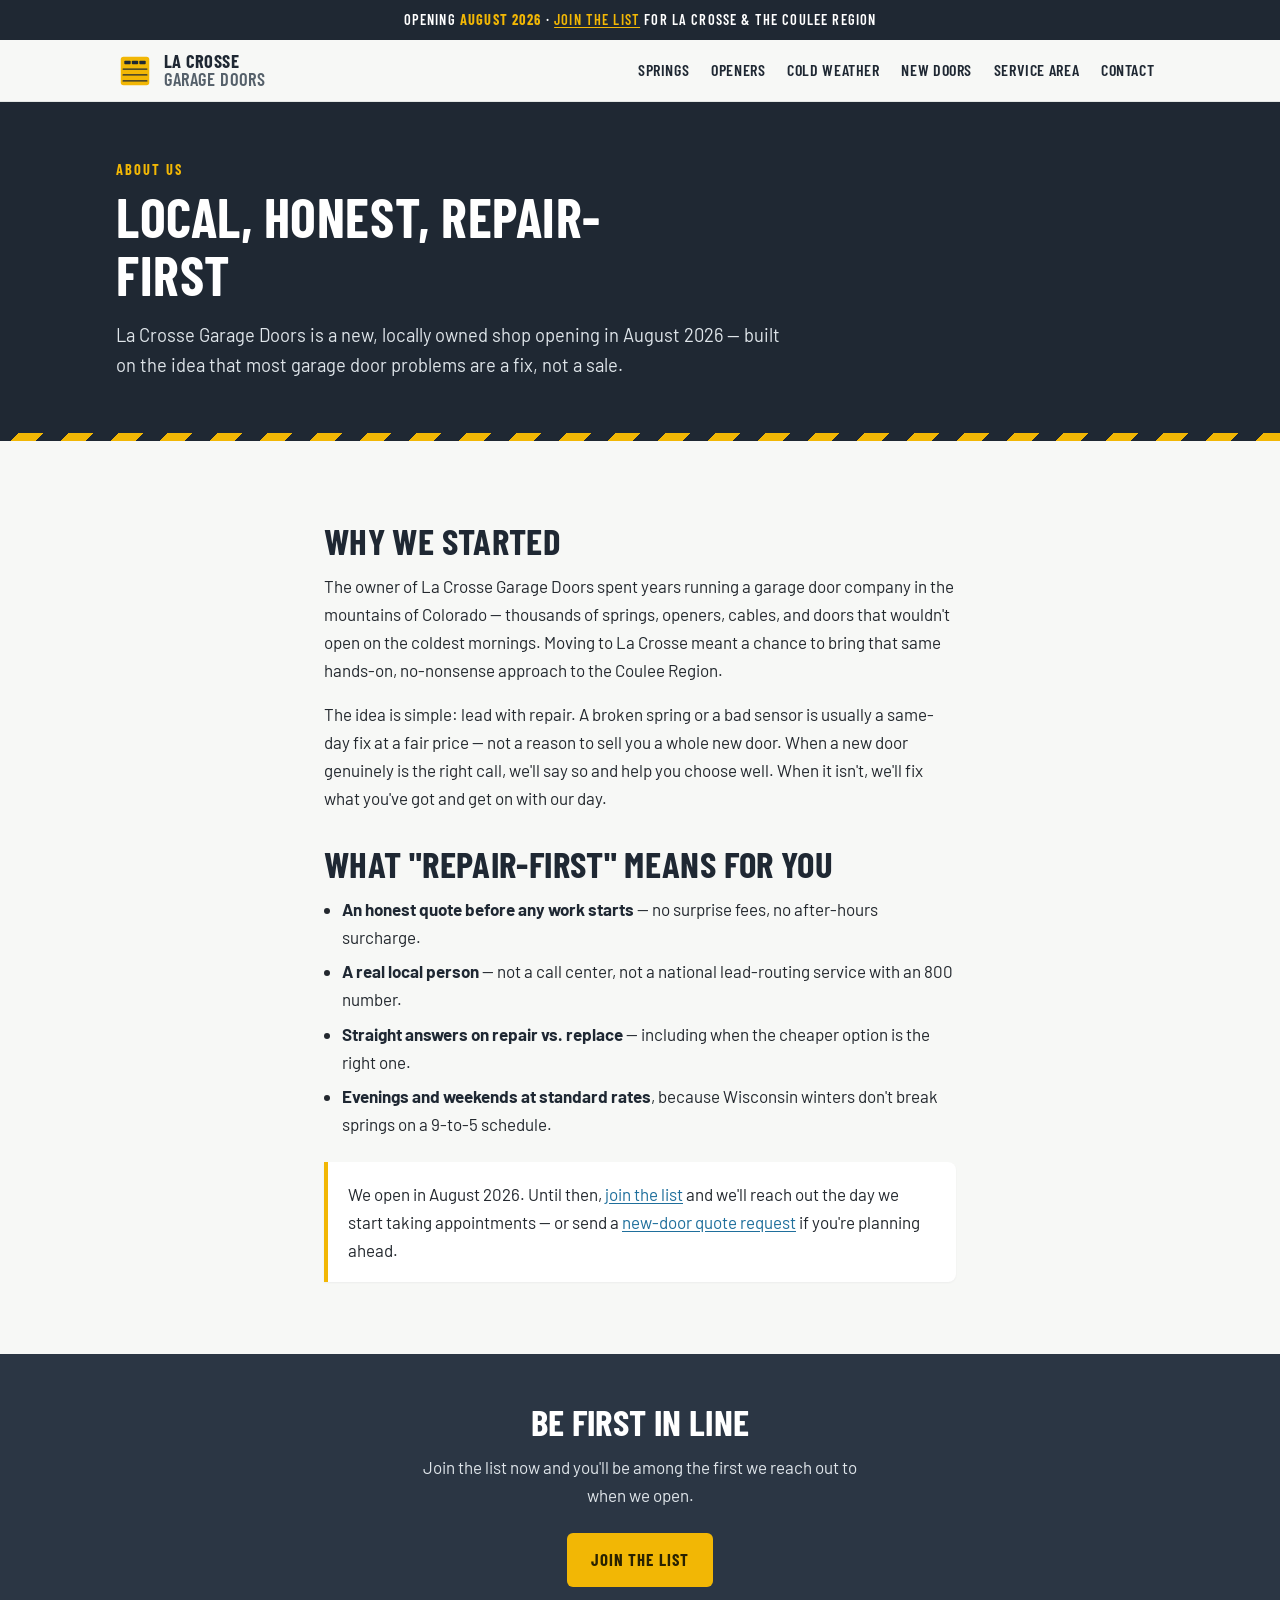
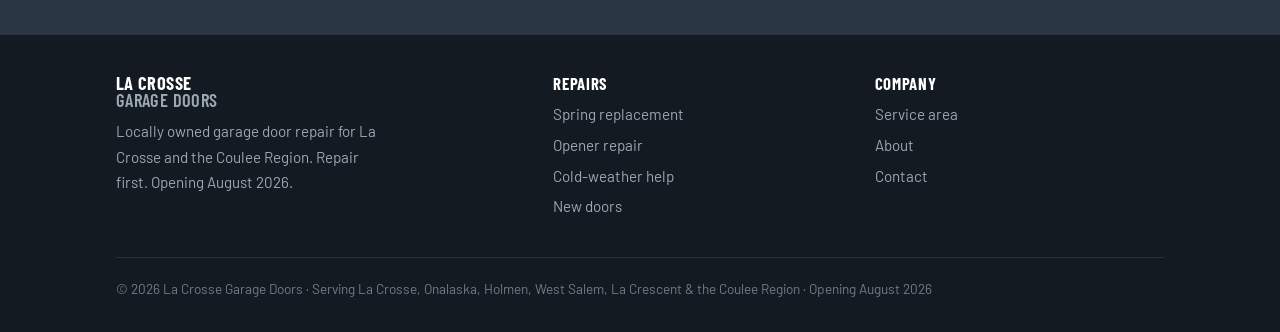
==== about.html @ f6f885b7 "Add files via upload added pages and styles" ====
<!DOCTYPE html>
<html lang="en">
<head>
  <meta charset="UTF-8">
  <meta name="viewport" content="width=device-width, initial-scale=1.0">
  <title>About | Locally Owned Garage Door Repair in La Crosse | La Crosse Garage Doors</title>
  <meta name="description" content="La Crosse Garage Doors is a locally owned, repair-first garage door company opening in La Crosse in August 2026 — run by an owner with years of hands-on garage door experience.">
  <link rel="canonical" href="https://lacrossegaragedoors.com/about.html">
  <link rel="icon" href="favicon.svg" type="image/svg+xml">
  <link rel="stylesheet" href="style.css">

  <meta property="og:type" content="website">
  <meta property="og:title" content="About La Crosse Garage Doors">
  <meta property="og:description" content="Locally owned, repair-first garage door company opening in La Crosse, August 2026.">
  <meta property="og:url" content="https://lacrossegaragedoors.com/about.html">

  <link rel="preconnect" href="https://fonts.googleapis.com">
  <link rel="preconnect" href="https://fonts.gstatic.com" crossorigin>
  <link href="https://fonts.googleapis.com/css2?family=Barlow+Condensed:wght@600;700&family=Barlow:wght@400;500;600&display=swap" rel="stylesheet">
</head>
<body>

  <div class="ribbon">Opening <strong>August 2026</strong> &middot; <a href="index.html#notify">Join the list</a> for La Crosse &amp; the Coulee Region</div>

  <header class="site-header">
    <div class="wrap">
      <a class="brand" href="index.html" aria-label="La Crosse Garage Doors home">
        <svg viewBox="0 0 48 48" aria-hidden="true"><rect x="6" y="6" width="36" height="36" rx="3.5" fill="#f2b705"/><g fill="#1f2833"><rect x="10.5" y="11" width="8" height="4.5" rx="1"/><rect x="20" y="11" width="8" height="4.5" rx="1"/><rect x="29.5" y="11" width="8" height="4.5" rx="1"/></g><g stroke="#1f2833" stroke-width="1.6" stroke-linecap="round"><line x1="9" y1="21.5" x2="39" y2="21.5"/><line x1="9" y1="29" x2="39" y2="29"/><line x1="9" y1="36.5" x2="39" y2="36.5"/></g></svg>
        <span class="brand-name"><span class="lc">La Crosse</span><span class="gd">Garage Doors</span></span>
      </a>
      <nav class="site-nav" aria-label="Primary">
        <a href="garage-door-spring-replacement-la-crosse.html">Springs</a>
        <a href="garage-door-opener-repair-la-crosse.html">Openers</a>
        <a href="garage-door-wont-open-cold-weather.html">Cold Weather</a>
        <a href="garage-door-installation-la-crosse.html">New Doors</a>
        <a href="service-area.html">Service Area</a>
        <a href="contact.html">Contact</a>
      </nav>
    </div>
  </header>

  <main>
    <section class="page-hero">
      <div class="wrap">
        <p class="eyebrow">About us</p>
        <h1>Local, Honest, Repair-First</h1>
        <p class="lede">La Crosse Garage Doors is a new, locally owned shop opening in August 2026 — built on the idea that most garage door problems are a fix, not a sale.</p>
      </div>
    </section>

    <section>
      <div class="wrap prose">
        <!-- TODO: add owner name + a real photo here. A face and a name are the
             single biggest trust signals on an About page — the thing the
             spam competitors can't fake. Replace the bracketed bits below. -->
        <h2>Why we started</h2>
        <p>The owner of La Crosse Garage Doors spent years running a garage door company in the mountains of Colorado — thousands of springs, openers, cables, and doors that wouldn't open on the coldest mornings. Moving to La Crosse meant a chance to bring that same hands-on, no-nonsense approach to the Coulee Region.</p>
        <p>The idea is simple: lead with repair. A broken spring or a bad sensor is usually a same-day fix at a fair price — not a reason to sell you a whole new door. When a new door genuinely is the right call, we'll say so and help you choose well. When it isn't, we'll fix what you've got and get on with our day.</p>

        <h2>What "repair-first" means for you</h2>
        <ul>
          <li><strong>An honest quote before any work starts</strong> — no surprise fees, no after-hours surcharge.</li>
          <li><strong>A real local person</strong> — not a call center, not a national lead-routing service with an 800 number.</li>
          <li><strong>Straight answers on repair vs. replace</strong> — including when the cheaper option is the right one.</li>
          <li><strong>Evenings and weekends at standard rates</strong>, because Wisconsin winters don't break springs on a 9-to-5 schedule.</li>
        </ul>

        <div class="callout">
          <p>We open in August 2026. Until then, <a href="index.html#notify">join the list</a> and we'll reach out the day we start taking appointments — or send a <a href="garage-door-installation-la-crosse.html">new-door quote request</a> if you're planning ahead.</p>
        </div>
      </div>
    </section>

    <section class="cta-band">
      <div class="wrap">
        <h2>Be first in line</h2>
        <p>Join the list now and you'll be among the first we reach out to when we open.</p>
        <a class="btn btn-primary" href="index.html#notify">Join the list</a>
      </div>
    </section>
  </main>

  <footer class="site-footer">
    <div class="wrap">
      <div class="foot-grid">
        <div>
          <span class="brand-name"><span class="lc">La Crosse</span><span class="gd">Garage Doors</span></span>
          <p style="margin-top:0.6rem;max-width:30ch;">Locally owned garage door repair for La Crosse and the Coulee Region. Repair first. Opening August 2026.</p>
        </div>
        <div>
          <h4>Repairs</h4>
          <ul>
            <li><a href="garage-door-spring-replacement-la-crosse.html">Spring replacement</a></li>
            <li><a href="garage-door-opener-repair-la-crosse.html">Opener repair</a></li>
            <li><a href="garage-door-wont-open-cold-weather.html">Cold-weather help</a></li>
            <li><a href="garage-door-installation-la-crosse.html">New doors</a></li>
          </ul>
        </div>
        <div>
          <h4>Company</h4>
          <ul>
            <li><a href="service-area.html">Service area</a></li>
            <li><a href="about.html">About</a></li>
            <li><a href="contact.html">Contact</a></li>
          </ul>
        </div>
      </div>
      <p class="foot-note">&copy; 2026 La Crosse Garage Doors &middot; Serving La Crosse, Onalaska, Holmen, West Salem, La Crescent &amp; the Coulee Region &middot; Opening August 2026</p>
    </div>
  </footer>

</body>
</html>
---- style.css ----
/* ============================================================
   La Crosse Garage Doors — shared site styles
   Palette + type extend the existing homepage identity:
   steel + shop-yellow, Barlow Condensed display / Barlow body.
   Linked by every page: <link rel="stylesheet" href="style.css">
   ============================================================ */

:root {
  --steel: #1f2833;
  --panel: #2b3644;
  --paper: #f7f8f6;
  --galvanized: #9aa7b4;
  --ink: #23282e;
  --muted: #55606a;
  --line: #e2e6e3;
  --accent: #f2b705;
  --accent-hover: #d99f00;
  --accent-ink: #2a2200;
  --max: 68rem;
  --measure: 42rem;
}

* { margin: 0; padding: 0; box-sizing: border-box; }
html { scroll-behavior: smooth; }
body {
  font-family: 'Barlow', system-ui, -apple-system, sans-serif;
  color: var(--ink);
  background: var(--paper);
  line-height: 1.65;
  font-size: 1.0625rem;
  -webkit-font-smoothing: antialiased;
}
h1, h2, h3, h4 {
  font-family: 'Barlow Condensed', 'Barlow', sans-serif;
  line-height: 1.06;
  text-transform: uppercase;
  letter-spacing: 0.01em;
  color: var(--steel);
}
a { color: inherit; }
img { max-width: 100%; display: block; }
.wrap { max-width: var(--max); margin: 0 auto; padding: 0 1.25rem; }

/* ---------- Opening ribbon ---------- */
.ribbon {
  background: var(--steel);
  color: #fff;
  font-family: 'Barlow Condensed', sans-serif;
  text-transform: uppercase;
  letter-spacing: 0.08em;
  font-size: 0.9rem;
  font-weight: 600;
  text-align: center;
  padding: 0.5rem 1rem;
}
.ribbon strong { color: var(--accent); font-weight: 700; }
.ribbon a { color: var(--accent); text-decoration: underline; text-underline-offset: 2px; }

/* ---------- Header + nav ---------- */
.site-header {
  background: var(--paper);
  border-bottom: 1px solid var(--line);
  position: sticky; top: 0; z-index: 100;
}
.site-header .wrap {
  display: flex; align-items: center; justify-content: space-between;
  gap: 1rem; padding-top: 0.7rem; padding-bottom: 0.7rem;
}
.brand { display: inline-flex; align-items: center; gap: 0.6rem; text-decoration: none; }
.brand svg { width: 38px; height: 38px; flex-shrink: 0; }
.brand-name {
  font-family: 'Barlow Condensed', sans-serif;
  font-weight: 700; text-transform: uppercase; line-height: 0.95;
  color: var(--steel); font-size: 1.15rem; letter-spacing: 0.02em;
}
.brand-name .lc { display: block; }
.brand-name .gd { display: block; color: var(--muted); font-weight: 600; }

.site-nav { display: flex; align-items: center; gap: 0.15rem; flex-wrap: wrap; }
.site-nav a {
  font-family: 'Barlow Condensed', sans-serif;
  text-transform: uppercase; letter-spacing: 0.04em;
  font-size: 1rem; font-weight: 600; color: var(--steel);
  text-decoration: none; padding: 0.4rem 0.6rem; border-radius: 4px;
  transition: background 0.15s, color 0.15s;
}
.site-nav a:hover { background: rgba(31,40,51,0.06); }
.site-nav a[aria-current="page"] { color: var(--accent-ink); background: var(--accent); }

/* ---------- Buttons ---------- */
.btn {
  display: inline-block; font-family: 'Barlow Condensed', sans-serif;
  font-weight: 700; text-transform: uppercase; letter-spacing: 0.06em;
  font-size: 1.05rem; text-decoration: none; cursor: pointer;
  padding: 0.7rem 1.4rem; border-radius: 6px; border: 2px solid transparent;
  transition: background 0.2s, filter 0.2s, border-color 0.2s;
}
.btn-primary { background: var(--accent); color: var(--accent-ink); }
.btn-primary:hover { filter: brightness(0.95); }
.btn-ghost { background: transparent; color: #fff; border-color: rgba(255,255,255,0.5); }
.btn-ghost:hover { border-color: #fff; }
.btn-dark { background: var(--steel); color: #fff; }
.btn-dark:hover { background: #14202b; }

/* ---------- Page hero (interior pages) ---------- */
.page-hero {
  background: var(--steel); color: #fff; position: relative; overflow: hidden;
  padding: 3.5rem 0 3.75rem;
}
.page-hero::after {
  content: ""; position: absolute; left: 0; right: 0; bottom: 0; height: 0.5rem;
  background: repeating-linear-gradient(-45deg, var(--accent) 0 1.1rem, var(--steel) 1.1rem 2.2rem);
}
.page-hero .eyebrow { color: var(--accent); }
.page-hero h1 {
  color: #fff; font-size: clamp(2.1rem, 5.5vw, 3.4rem); font-weight: 700;
  max-width: 20ch; margin-top: 0.4rem;
}
.page-hero .lede {
  margin-top: 1rem; max-width: var(--measure); font-size: 1.15rem; color: #dfe5ea;
}
.page-hero .lede strong { color: #fff; }

/* ---------- Eyebrow label ---------- */
.eyebrow {
  font-family: 'Barlow Condensed', sans-serif; font-weight: 700;
  text-transform: uppercase; letter-spacing: 0.14em; font-size: 0.9rem;
  color: #8a6d00;
}

/* ---------- Content sections ---------- */
section { padding: 3rem 0; }
section.tight { padding: 2rem 0; }
.prose { max-width: var(--measure); }
.prose h2 { font-size: clamp(1.7rem, 4vw, 2.3rem); margin: 2rem 0 0.75rem; }
.prose h3 { font-size: 1.35rem; margin: 1.5rem 0 0.5rem; }
.prose p { margin-bottom: 1rem; }
.prose ul { margin: 0 0 1rem 1.1rem; }
.prose li { margin-bottom: 0.4rem; }
.prose strong { color: var(--steel); }
.prose a { color: #1f6f9c; text-underline-offset: 2px; }

/* ---------- Callout ---------- */
.callout {
  border-left: 4px solid var(--accent); background: #fff;
  border-radius: 0 8px 8px 0; padding: 1.1rem 1.25rem; margin: 1.5rem 0;
  box-shadow: 0 1px 2px rgba(31,40,51,0.05);
}
.callout.warn { border-left-color: #c0392b; }
.callout p:last-child { margin-bottom: 0; }

/* ---------- Service cards ---------- */
.cards { display: grid; grid-template-columns: repeat(3, 1fr); gap: 1.1rem; margin-top: 1.5rem; }
.card {
  background: #fff; border: 1px solid var(--line); border-top: 4px solid var(--accent);
  padding: 1.3rem 1.2rem 1.4rem; border-radius: 0 0 6px 6px;
}
.card h3 { font-size: 1.25rem; margin-bottom: 0.4rem; }
.card p { font-size: 0.98rem; color: var(--muted); margin: 0; }

/* ---------- FAQ ---------- */
.faq { max-width: var(--measure); margin-top: 1.5rem; }
.faq details {
  border: 1px solid var(--line); border-radius: 8px; background: #fff;
  padding: 0.4rem 1rem; margin-bottom: 0.7rem;
}
.faq summary {
  font-family: 'Barlow Condensed', sans-serif; font-weight: 600; font-size: 1.2rem;
  text-transform: uppercase; letter-spacing: 0.01em; color: var(--steel);
  cursor: pointer; padding: 0.6rem 0; list-style: none; display: flex;
  justify-content: space-between; align-items: center; gap: 1rem;
}
.faq summary::-webkit-details-marker { display: none; }
.faq summary::after { content: "+"; font-size: 1.5rem; color: var(--accent-ink); font-weight: 700; }
.faq details[open] summary::after { content: "\2212"; }
.faq details[open] summary { border-bottom: 1px solid var(--line); }
.faq .faq-body { padding: 0.8rem 0 0.6rem; color: var(--ink); }
.faq .faq-body p { margin-bottom: 0.6rem; }

/* ---------- CTA band ---------- */
.cta-band { background: var(--panel); color: #fff; text-align: center; }
.cta-band h2 { color: #fff; font-size: clamp(1.7rem, 4vw, 2.3rem); }
.cta-band p { max-width: 44ch; margin: 0.75rem auto 1.5rem; color: #dfe5ea; }

/* ---------- Footer ---------- */
.site-footer { background: #141a21; color: var(--galvanized); padding: 2.5rem 0 2rem; font-size: 0.95rem; }
.site-footer .foot-grid { display: grid; grid-template-columns: 1.4fr 1fr 1fr; gap: 2rem; }
.site-footer .brand-name { color: #fff; }
.site-footer .brand-name .gd { color: var(--galvanized); }
.site-footer h4 {
  color: #fff; font-size: 1.05rem; letter-spacing: 0.04em; margin-bottom: 0.6rem;
}
.site-footer a { color: var(--galvanized); text-decoration: none; }
.site-footer a:hover { color: #fff; }
.site-footer ul { list-style: none; }
.site-footer li { margin-bottom: 0.35rem; }
.site-footer .foot-note {
  border-top: 1px solid #26313b; margin-top: 2rem; padding-top: 1.25rem;
  color: #6f7c88; font-size: 0.85rem;
}

/* ---------- Responsive ---------- */
@media (max-width: 60rem) {
  .cards { grid-template-columns: 1fr; }
  .site-footer .foot-grid { grid-template-columns: 1fr 1fr; }
}
@media (max-width: 46rem) {
  .site-header .wrap { flex-direction: column; align-items: flex-start; gap: 0.5rem; }
  .site-nav { gap: 0; }
  .site-nav a { padding: 0.35rem 0.5rem; font-size: 0.95rem; }
  .site-footer .foot-grid { grid-template-columns: 1fr; gap: 1.5rem; }
}
@media (prefers-reduced-motion: reduce) { html { scroll-behavior: auto; } }

/* ---------- Forms (install quote, etc.) ---------- */
.lead-form { max-width: 40rem; margin-top: 1.5rem; }
.form-grid { display: grid; grid-template-columns: 1fr 1fr; gap: 1rem 1.1rem; }
.field { display: flex; flex-direction: column; }
.field.full { grid-column: 1 / -1; }
.field label {
  font-family: 'Barlow Condensed', sans-serif; font-weight: 600;
  text-transform: uppercase; letter-spacing: 0.03em; font-size: 0.92rem;
  color: var(--steel); margin-bottom: 0.3rem;
}
.field label .req { color: #c0392b; }
.field input, .field select, .field textarea {
  font-family: inherit; font-size: 1rem; color: var(--ink);
  border: 1.5px solid #cfd6dd; border-radius: 8px; padding: 0.6rem 0.7rem;
  background: #fff; outline: none; transition: border-color 0.15s;
}
.field input:focus, .field select:focus, .field textarea:focus { border-color: var(--panel); }
.field textarea { resize: vertical; min-height: 5.5rem; }
.form-actions { margin-top: 1.25rem; }
.form-note { font-size: 0.85rem; color: var(--muted); margin-top: 0.6rem; }
@media (max-width: 46rem) { .form-grid { grid-template-columns: 1fr; } }
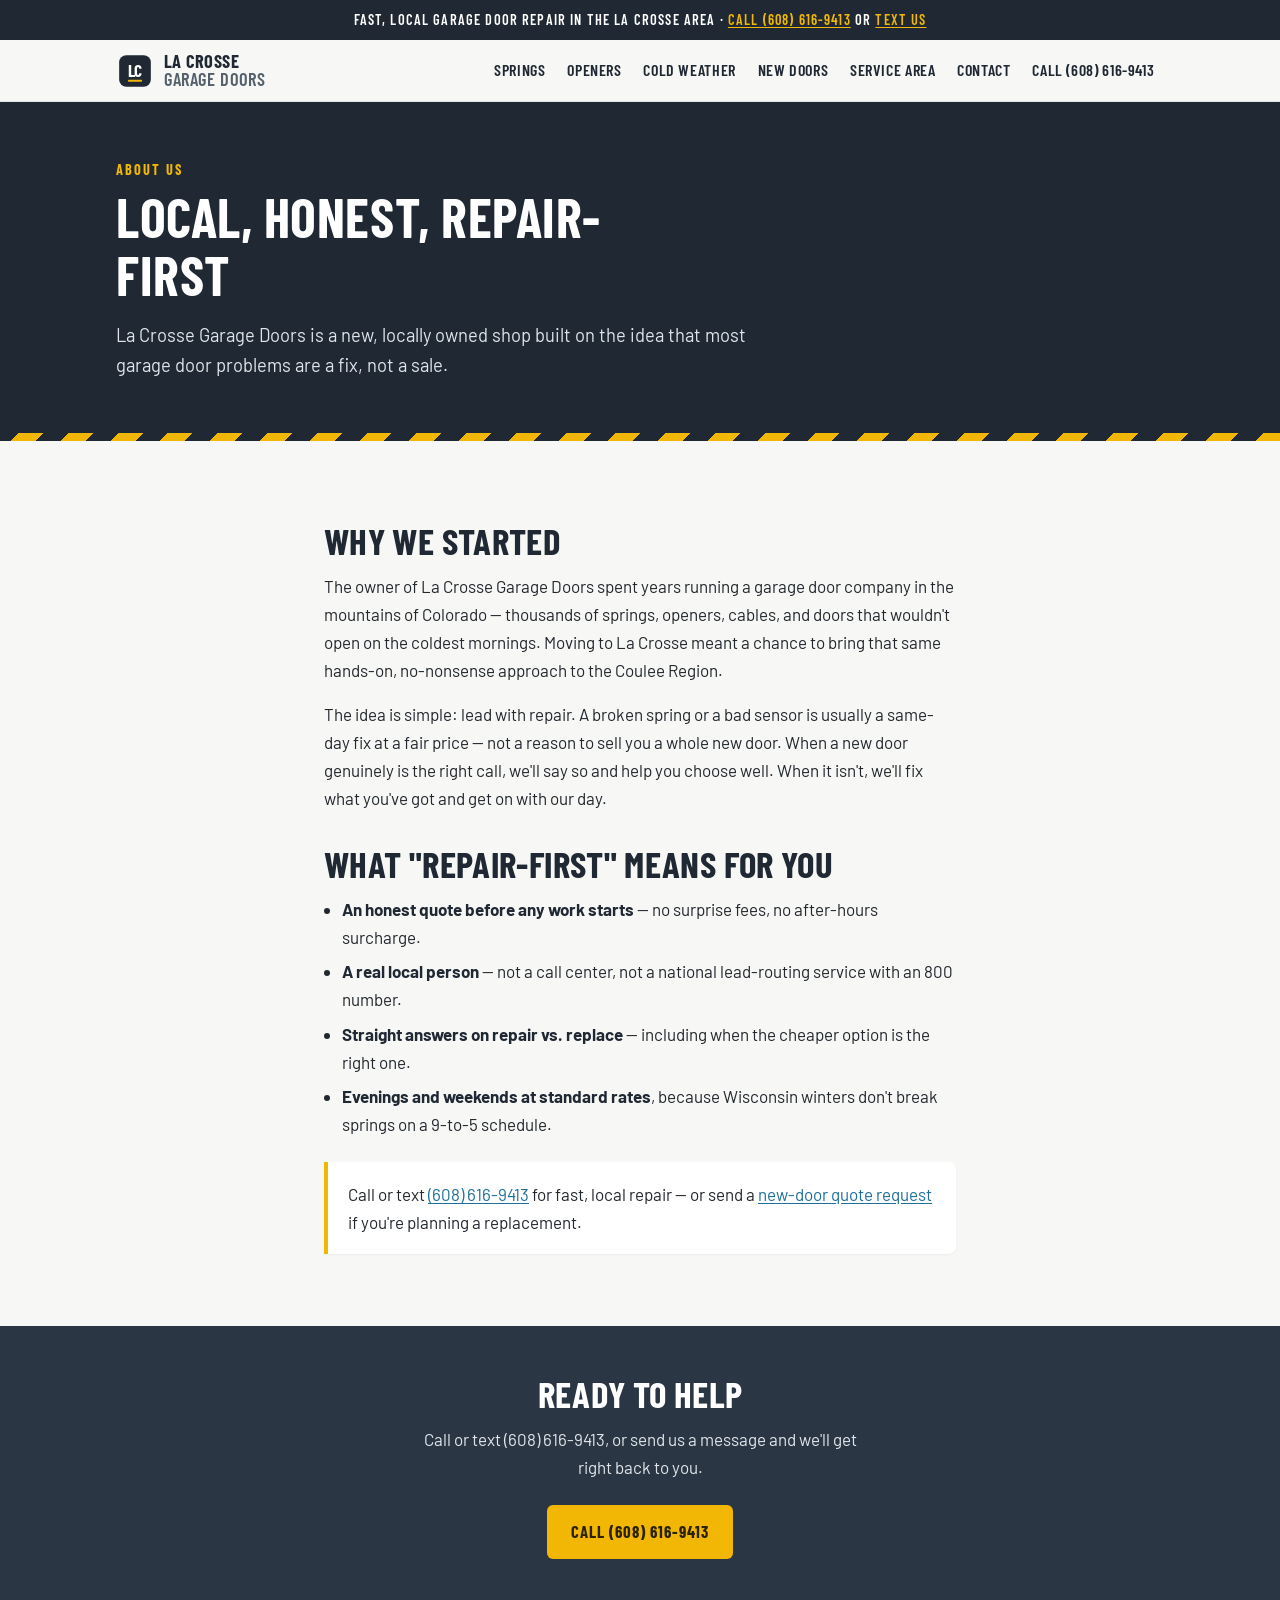
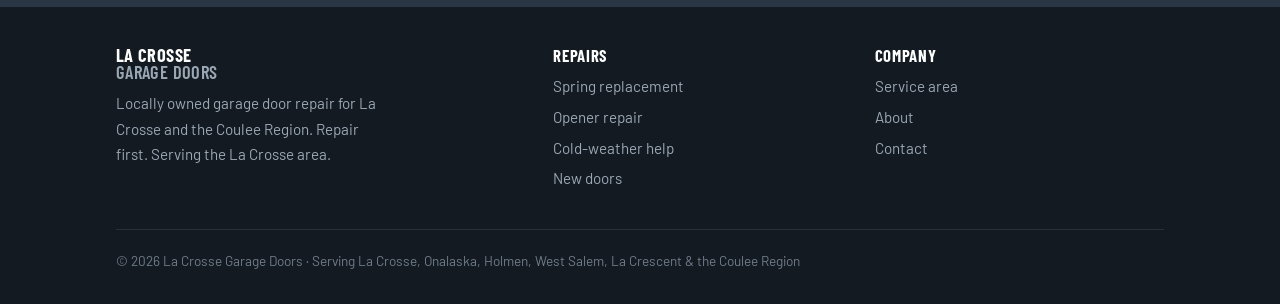
==== commit dc8345ba: "Add files via upload site update, remove Coming in August references" ====
--- a/about.html
+++ b/about.html
@@ -1,17 +1,24 @@
 <!DOCTYPE html>
 <html lang="en">
 <head>
+  <!-- Google Tag Manager -->
+  <script>(function(w,d,s,l,i){w[l]=w[l]||[];w[l].push({'gtm.start':
+new Date().getTime(),event:'gtm.js'});var f=d.getElementsByTagName(s)[0],
+j=d.createElement(s),dl=l!='dataLayer'?'&l='+l:'';j.async=true;j.src=
+'https://www.googletagmanager.com/gtm.js?id='+i+dl;f.parentNode.insertBefore(j,f);
+})(window,document,'script','dataLayer','GT-P3NZMQHP');</script>
+  <!-- End Google Tag Manager -->
   <meta charset="UTF-8">
   <meta name="viewport" content="width=device-width, initial-scale=1.0">
   <title>About | Locally Owned Garage Door Repair in La Crosse | La Crosse Garage Doors</title>
-  <meta name="description" content="La Crosse Garage Doors is a locally owned, repair-first garage door company opening in La Crosse in August 2026 — run by an owner with years of hands-on garage door experience.">
+  <meta name="description" content="La Crosse Garage Doors is a locally owned, repair-first garage door company in La Crosse, run by an owner with years of hands-on garage door experience. Call or text (608) 616-9413.">
   <link rel="canonical" href="https://lacrossegaragedoors.com/about.html">
   <link rel="icon" href="favicon.svg" type="image/svg+xml">
   <link rel="stylesheet" href="style.css">
 
   <meta property="og:type" content="website">
   <meta property="og:title" content="About La Crosse Garage Doors">
-  <meta property="og:description" content="Locally owned, repair-first garage door company opening in La Crosse, August 2026.">
+  <meta property="og:description" content="Locally owned, repair-first garage door company in La Crosse.">
   <meta property="og:url" content="https://lacrossegaragedoors.com/about.html">
 
   <link rel="preconnect" href="https://fonts.googleapis.com">
@@ -20,12 +27,16 @@
 </head>
 <body>
 
-  <div class="ribbon">Opening <strong>August 2026</strong> &middot; <a href="index.html#notify">Join the list</a> for La Crosse &amp; the Coulee Region</div>
+  <!-- Google Tag Manager (noscript) -->
+  <noscript><iframe src="https://www.googletagmanager.com/ns.html?id=GT-P3NZMQHP"
+  height="0" width="0" style="display:none;visibility:hidden"></iframe></noscript>
+  <!-- End Google Tag Manager (noscript) -->
+  <div class="ribbon">Fast, local garage door repair in the La Crosse area &middot; <a href="tel:+16086169413">Call (608) 616-9413</a> or <a href="sms:+16086169413">text us</a></div>
 
   <header class="site-header">
     <div class="wrap">
       <a class="brand" href="index.html" aria-label="La Crosse Garage Doors home">
-        <svg viewBox="0 0 48 48" aria-hidden="true"><rect x="6" y="6" width="36" height="36" rx="3.5" fill="#f2b705"/><g fill="#1f2833"><rect x="10.5" y="11" width="8" height="4.5" rx="1"/><rect x="20" y="11" width="8" height="4.5" rx="1"/><rect x="29.5" y="11" width="8" height="4.5" rx="1"/></g><g stroke="#1f2833" stroke-width="1.6" stroke-linecap="round"><line x1="9" y1="21.5" x2="39" y2="21.5"/><line x1="9" y1="29" x2="39" y2="29"/><line x1="9" y1="36.5" x2="39" y2="36.5"/></g></svg>
+        <svg viewBox="0 0 48 48" aria-hidden="true"><rect x="4" y="4" width="40" height="40" rx="9" fill="#1f2833"/><text x="24" y="31.5" font-family="'Barlow Condensed',sans-serif" font-weight="700" font-size="22" fill="#fff" text-anchor="middle" letter-spacing="-0.5">LC</text><rect x="15" y="35" width="18" height="2.6" rx="1.3" fill="#f2b705"/></svg>
         <span class="brand-name"><span class="lc">La Crosse</span><span class="gd">Garage Doors</span></span>
       </a>
       <nav class="site-nav" aria-label="Primary">
@@ -35,6 +46,7 @@
         <a href="garage-door-installation-la-crosse.html">New Doors</a>
         <a href="service-area.html">Service Area</a>
         <a href="contact.html">Contact</a>
+        <a class="nav-call" href="tel:+16086169413">Call&nbsp;(608) 616-9413</a>
       </nav>
     </div>
   </header>
@@ -44,7 +56,7 @@
       <div class="wrap">
         <p class="eyebrow">About us</p>
         <h1>Local, Honest, Repair-First</h1>
-        <p class="lede">La Crosse Garage Doors is a new, locally owned shop opening in August 2026 — built on the idea that most garage door problems are a fix, not a sale.</p>
+        <p class="lede">La Crosse Garage Doors is a new, locally owned shop built on the idea that most garage door problems are a fix, not a sale.</p>
       </div>
     </section>
 
@@ -66,16 +78,16 @@
         </ul>
 
         <div class="callout">
-          <p>We open in August 2026. Until then, <a href="index.html#notify">join the list</a> and we'll reach out the day we start taking appointments — or send a <a href="garage-door-installation-la-crosse.html">new-door quote request</a> if you're planning ahead.</p>
+          <p>Call or text <a href="tel:+16086169413">(608) 616-9413</a> for fast, local repair — or send a <a href="garage-door-installation-la-crosse.html">new-door quote request</a> if you're planning a replacement.</p>
         </div>
       </div>
     </section>
 
     <section class="cta-band">
       <div class="wrap">
-        <h2>Be first in line</h2>
-        <p>Join the list now and you'll be among the first we reach out to when we open.</p>
-        <a class="btn btn-primary" href="index.html#notify">Join the list</a>
+        <h2>Ready to help</h2>
+        <p>Call or text (608) 616-9413, or send us a message and we'll get right back to you.</p>
+        <a class="btn btn-primary" href="tel:+16086169413">Call (608) 616-9413</a>
       </div>
     </section>
   </main>
@@ -85,7 +97,7 @@
       <div class="foot-grid">
         <div>
           <span class="brand-name"><span class="lc">La Crosse</span><span class="gd">Garage Doors</span></span>
-          <p style="margin-top:0.6rem;max-width:30ch;">Locally owned garage door repair for La Crosse and the Coulee Region. Repair first. Opening August 2026.</p>
+          <p style="margin-top:0.6rem;max-width:30ch;">Locally owned garage door repair for La Crosse and the Coulee Region. Repair first. Serving the La Crosse area.</p>
         </div>
         <div>
           <h4>Repairs</h4>
@@ -105,7 +117,7 @@
           </ul>
         </div>
       </div>
-      <p class="foot-note">&copy; 2026 La Crosse Garage Doors &middot; Serving La Crosse, Onalaska, Holmen, West Salem, La Crescent &amp; the Coulee Region &middot; Opening August 2026</p>
+      <p class="foot-note">&copy; 2026 La Crosse Garage Doors &middot; Serving La Crosse, Onalaska, Holmen, West Salem, La Crescent &amp; the Coulee Region</p>
     </div>
   </footer>
 
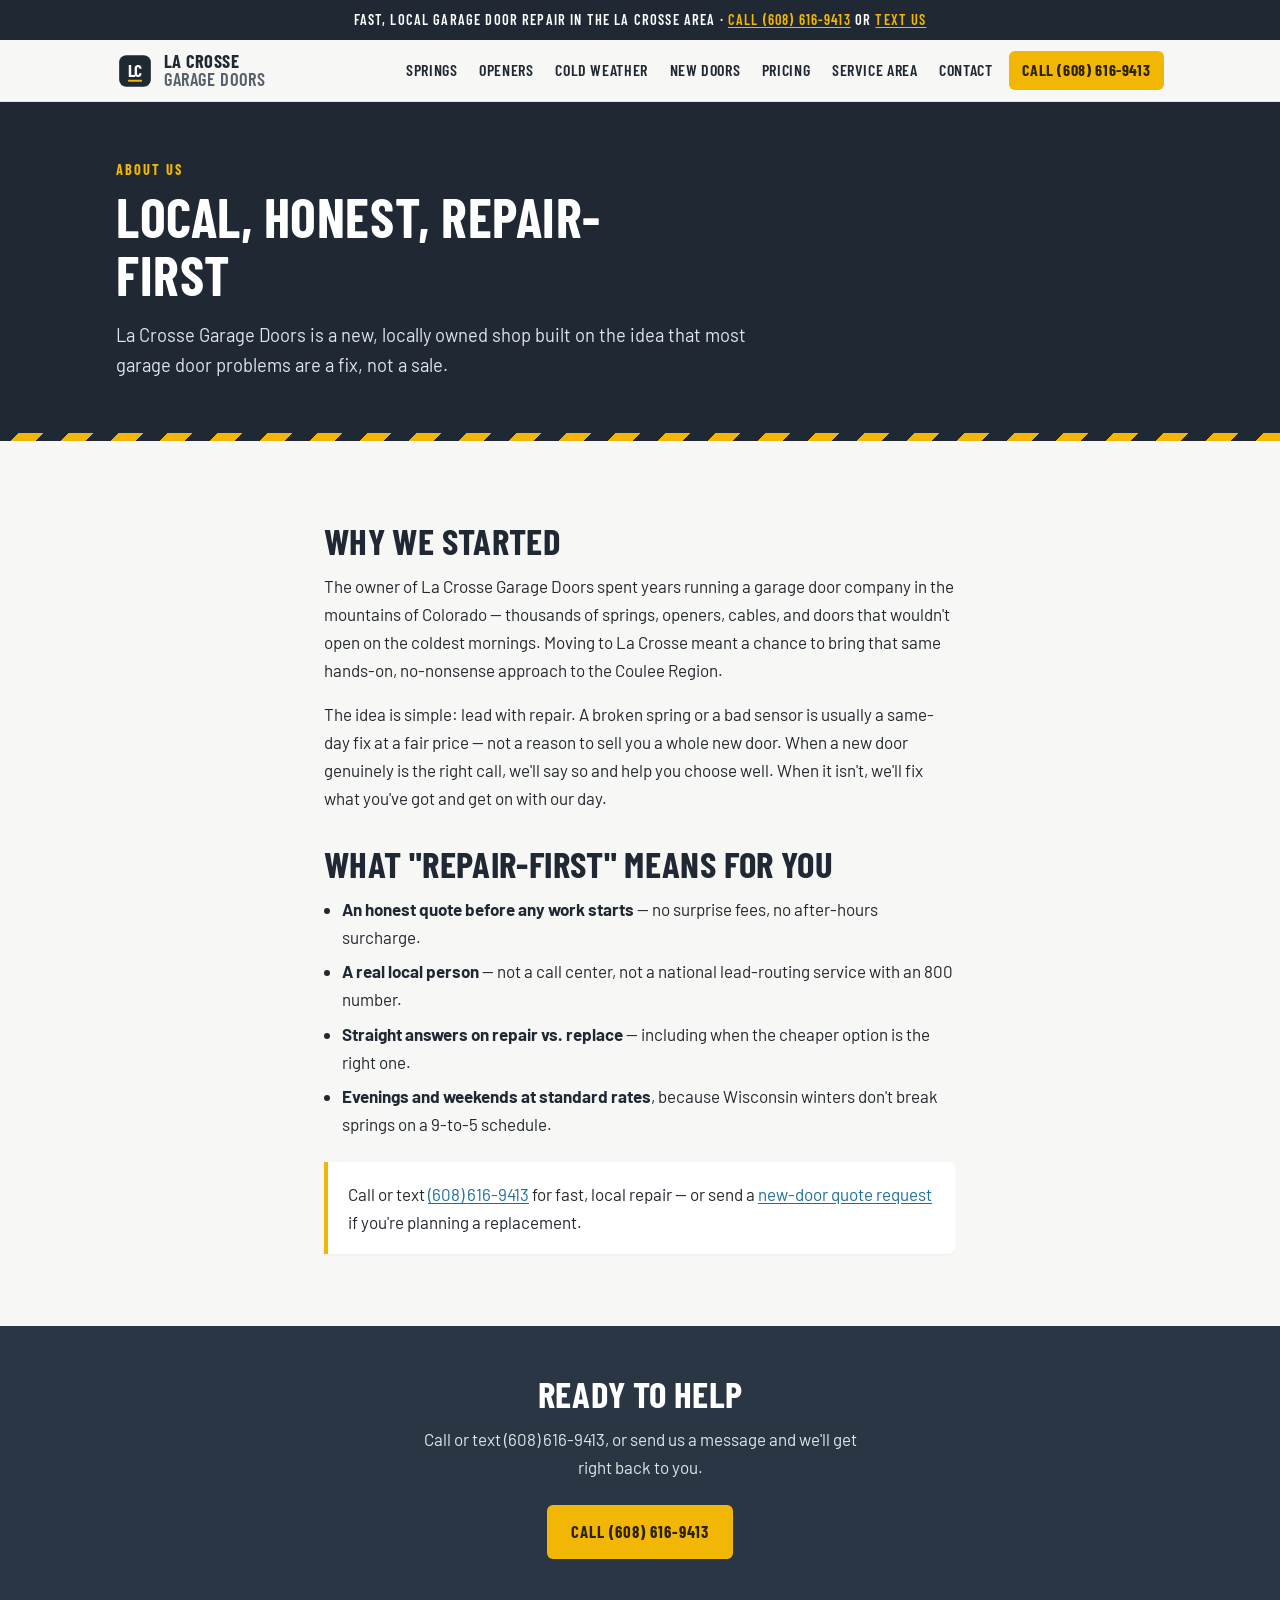
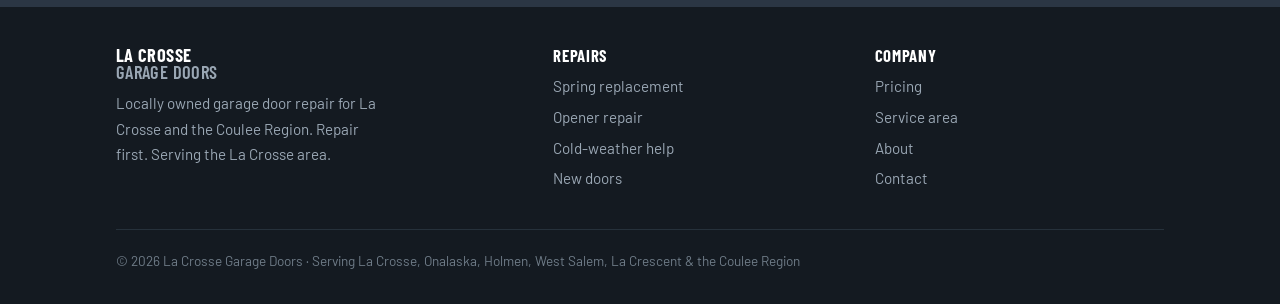
==== commit 27ec80fb: "Add files via upload Update to pages, added pricing page" ====
--- a/about.html
+++ b/about.html
@@ -44,6 +44,7 @@
         <a href="garage-door-opener-repair-la-crosse.html">Openers</a>
         <a href="garage-door-wont-open-cold-weather.html">Cold Weather</a>
         <a href="garage-door-installation-la-crosse.html">New Doors</a>
+        <a href="garage-door-repair-cost-la-crosse.html">Pricing</a>
         <a href="service-area.html">Service Area</a>
         <a href="contact.html">Contact</a>
         <a class="nav-call" href="tel:+16086169413">Call&nbsp;(608) 616-9413</a>
@@ -111,6 +112,7 @@
         <div>
           <h4>Company</h4>
           <ul>
+            <li><a href="garage-door-repair-cost-la-crosse.html">Pricing</a></li>
             <li><a href="service-area.html">Service area</a></li>
             <li><a href="about.html">About</a></li>
             <li><a href="contact.html">Contact</a></li>
--- a/style.css
+++ b/style.css
@@ -233,3 +233,23 @@
 .form-actions { margin-top: 1.25rem; }
 .form-note { font-size: 0.85rem; color: var(--muted); margin-top: 0.6rem; }
 @media (max-width: 46rem) { .form-grid { grid-template-columns: 1fr; } }
+
+/* ---------- Header click-to-call button ---------- */
+.site-nav a.nav-call {
+  background: var(--accent); color: var(--accent-ink);
+  font-weight: 700; border-radius: 6px; padding: 0.4rem 0.85rem; margin-left: 0.25rem;
+}
+.site-nav a.nav-call:hover { background: var(--accent); filter: brightness(0.95); }
+
+/* ---------- Pricing table ---------- */
+.price-table { max-width: 44rem; margin: 1.5rem 0 0.75rem; border:1px solid var(--line); border-radius:10px; overflow:hidden; background:#fff; }
+.price-row { display:flex; justify-content:space-between; align-items:center; gap:1rem; padding:0.9rem 1.1rem; border-bottom:1px solid var(--line); }
+.price-row:last-child { border-bottom:none; }
+.price-row > span:first-child { display:flex; flex-direction:column; }
+.price-row em { font-style:normal; font-size:0.85rem; color:var(--muted); margin-top:0.15rem; }
+.price-row > span:last-child { font-family:'Barlow Condensed',sans-serif; font-weight:700; font-size:1.3rem; color:var(--steel); white-space:nowrap; }
+.price-head { background:var(--steel); }
+.price-head span { color:#fff !important; font-family:'Barlow Condensed',sans-serif; font-weight:700; text-transform:uppercase; letter-spacing:0.04em; font-size:0.95rem; }
+.price-row.price-head > span:last-child { color:#fff; }
+.price-foot { max-width:44rem; font-size:0.9rem; color:var(--muted); margin-top:0.75rem; }
+@media (max-width:40rem){ .price-row > span:last-child { font-size:1.15rem; } }
